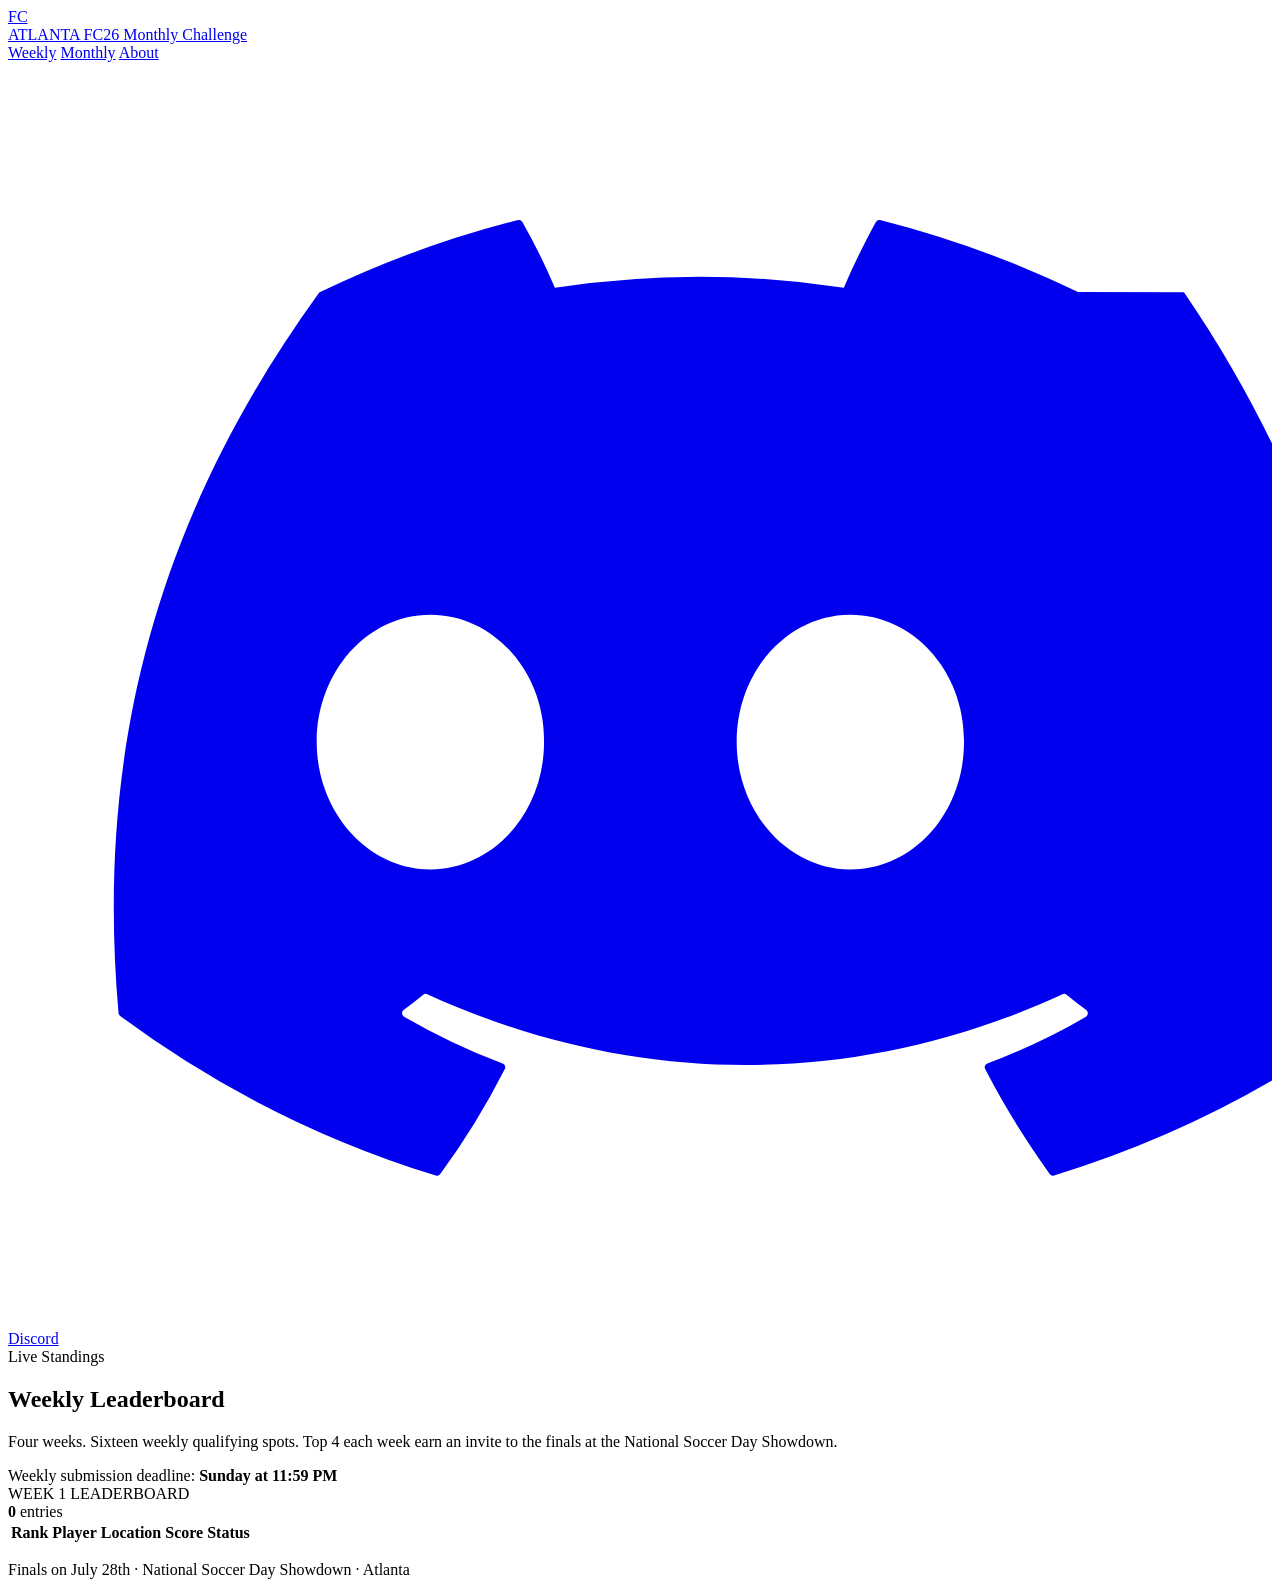
==== index.html @ 7f37be67 "Add files via upload" ====
<!doctype html>
<html lang="en">
  <head>
    <meta charset="utf-8" />
    <meta name="viewport" content="width=device-width, initial-scale=1" />
    <title>Atlanta FC26 Monthly Challenge — Weekly Leaderboard</title>
    <meta
      name="description"
      content="Live weekly leaderboard for the Atlanta FC26 Monthly Challenge. Top 4 each week qualify for the National Soccer Day Showdown on July 28th."
    />
    <link rel="stylesheet" href="css/styles.css" />
  </head>
  <body>
    <header class="site-header">
      <div class="header-inner">
        <a class="brand" href="index.html">
          <div class="brand-mark">FC</div>
          <div class="brand-text">
            <span class="city">ATLANTA</span>
            <span class="title">FC26 Monthly Challenge</span>
          </div>
        </a>
        <nav class="nav">
          <a href="index.html" class="active">Weekly</a>
          <a href="monthly.html">Monthly</a>
          <a href="about.html">About</a>
        </nav>
        <a
          class="discord-btn"
          href="https://discord.gg/SyYMguJQpy"
          target="_blank"
          rel="noopener"
        >
          <svg viewBox="0 0 24 24" fill="currentColor" aria-hidden="true">
            <path
              d="M20.317 4.369A19.79 19.79 0 0 0 16.558 3a.075.075 0 0 0-.079.037c-.21.375-.444.864-.608 1.249a18.27 18.27 0 0 0-5.487 0 12.51 12.51 0 0 0-.617-1.249A.077.077 0 0 0 9.687 3 19.74 19.74 0 0 0 5.928 4.369a.07.07 0 0 0-.032.027C2.533 9.046 1.704 13.58 2.099 18.058a.082.082 0 0 0 .031.056 19.9 19.9 0 0 0 5.993 3.03.077.077 0 0 0 .084-.028 14.09 14.09 0 0 0 1.226-1.994.075.075 0 0 0-.041-.104 13.1 13.1 0 0 1-1.872-.892.075.075 0 0 1-.008-.125c.126-.094.252-.192.372-.291a.075.075 0 0 1 .077-.01c3.927 1.793 8.18 1.793 12.061 0a.075.075 0 0 1 .078.009c.12.099.246.198.373.292a.075.075 0 0 1-.006.125c-.598.349-1.22.645-1.873.891a.075.075 0 0 0-.04.105c.36.698.772 1.362 1.225 1.993a.077.077 0 0 0 .084.028 19.84 19.84 0 0 0 6.002-3.03.077.077 0 0 0 .032-.054c.5-5.177-.838-9.674-3.549-13.66a.06.06 0 0 0-.031-.028zM8.02 15.331c-1.183 0-2.158-1.085-2.158-2.419 0-1.333.957-2.419 2.158-2.419 1.21 0 2.176 1.096 2.158 2.42 0 1.333-.957 2.418-2.158 2.418zm7.974 0c-1.183 0-2.158-1.085-2.158-2.419 0-1.333.957-2.419 2.158-2.419 1.21 0 2.176 1.096 2.158 2.42 0 1.333-.948 2.418-2.158 2.418z"
            />
          </svg>
          Discord
        </a>
      </div>
    </header>

    <main>
      <section class="hero">
        <span class="eyebrow">Live Standings</span>
        <h1 class="page-title">Weekly Leaderboard</h1>
        <p class="subtitle">
          Four weeks. Sixteen weekly qualifying spots. Top 4 each week earn an
          invite to the finals at the National Soccer Day Showdown.
        </p>
        <div class="deadline-banner">
          Weekly submission deadline:&nbsp;<strong id="deadline-label">Sunday at 11:59 PM</strong>
        </div>
      </section>

      <div id="week-tabs" class="week-tabs" role="tablist" aria-label="Select week"></div>

      <div class="board-container">
        <div class="board-meta">
          <div class="meta-label" id="meta-label">WEEK 1 LEADERBOARD</div>
          <div class="meta-stat" id="meta-stat"><strong>0</strong> entries</div>
        </div>

        <div class="table-wrap">
          <table class="leaderboard weekly" aria-live="polite">
            <thead>
              <tr>
                <th>Rank</th>
                <th>Player</th>
                <th class="col-location">Location</th>
                <th style="text-align: right">Score</th>
                <th>Status</th>
              </tr>
            </thead>
            <tbody id="board-body"></tbody>
          </table>
          <div id="board-state"></div>
        </div>
      </div>
    </main>

    <footer class="site-footer">
      <p>Finals on July 28th <span class="accent">·</span> National Soccer Day Showdown <span class="accent">·</span> Atlanta</p>
    </footer>

    <script src="js/config.js"></script>
    <script src="js/airtable.js"></script>
    <script src="js/weekly.js"></script>
  </body>
</html>
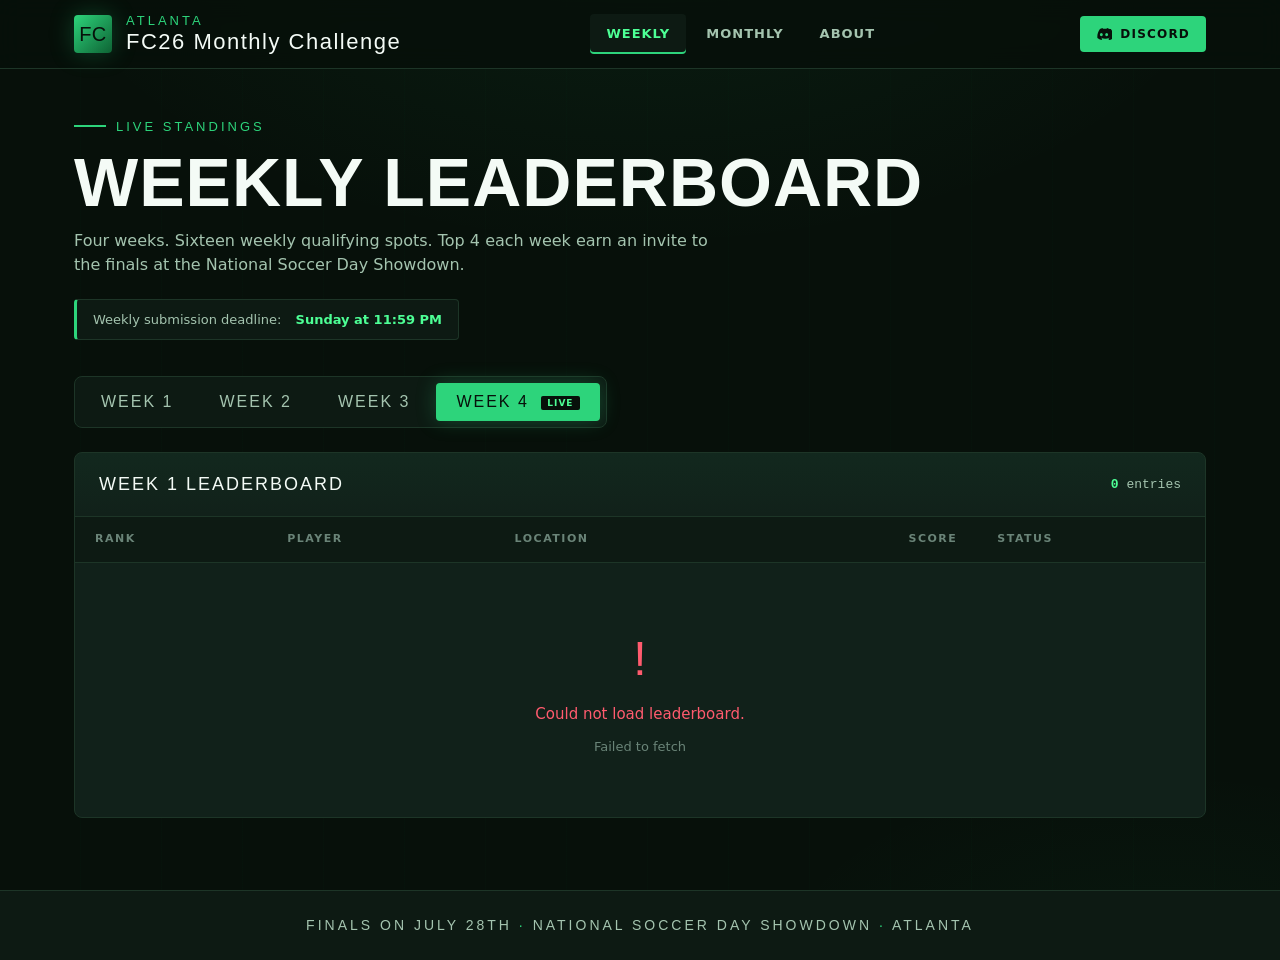
==== commit 3120f707: "table render fix" ====
--- a/index.html
+++ b/index.html
@@ -8,7 +8,803 @@
       name="description"
       content="Live weekly leaderboard for the Atlanta FC26 Monthly Challenge. Top 4 each week qualify for the National Soccer Day Showdown on July 28th."
     />
-    <link rel="stylesheet" href="css/styles.css" />
+    <style>
+/* ============================================================
+   ATLANTA FC26 MONTHLY CHALLENGE — Leaderboard Stylesheet
+   Aesthetic: Stadium broadcast / esports scoreboard
+   ============================================================ */
+
+@import url('https://fonts.googleapis.com/css2?family=Bebas+Neue&family=Manrope:wght@400;500;600;700;800&family=JetBrains+Mono:wght@500;700&display=swap');
+
+:root {
+  /* Palette */
+  --bg-base: #07100a;
+  --bg-elevated: #0d1a13;
+  --bg-card: #11211a;
+  --bg-row: #0f1c15;
+  --bg-row-alt: #122218;
+  --border: #1d3527;
+  --border-soft: #16291f;
+
+  --text-primary: #f4fbf6;
+  --text-secondary: #a4c4af;
+  --text-muted: #6a8478;
+  --text-dim: #4a5e54;
+
+  --accent: #2dd47b;       /* primary green */
+  --accent-bright: #4dff95;
+  --accent-dark: #0e6334;
+  --accent-glow: rgba(45, 212, 123, 0.25);
+
+  --gold: #ffc94a;
+  --gold-soft: rgba(255, 201, 74, 0.12);
+  --gold-border: rgba(255, 201, 74, 0.5);
+
+  --silver: #c8d4dc;
+  --silver-soft: rgba(200, 212, 220, 0.1);
+  --silver-border: rgba(200, 212, 220, 0.45);
+
+  --danger: #ff5b6e;
+
+  /* Type */
+  --font-display: 'Bebas Neue', 'Impact', sans-serif;
+  --font-body: 'Manrope', system-ui, -apple-system, sans-serif;
+  --font-mono: 'JetBrains Mono', 'SFMono-Regular', monospace;
+
+  /* Layout */
+  --max-w: 1180px;
+  --radius: 4px;
+  --radius-lg: 8px;
+}
+
+* { box-sizing: border-box; margin: 0; padding: 0; }
+
+html { scroll-behavior: smooth; }
+
+body {
+  min-height: 100vh;
+  background: var(--bg-base);
+  background-image:
+    radial-gradient(ellipse 80% 60% at 50% -10%, rgba(45, 212, 123, 0.08), transparent 60%),
+    radial-gradient(ellipse 60% 40% at 90% 100%, rgba(45, 212, 123, 0.04), transparent 50%);
+  color: var(--text-primary);
+  font-family: var(--font-body);
+  font-size: 15px;
+  line-height: 1.5;
+  -webkit-font-smoothing: antialiased;
+  display: flex;
+  flex-direction: column;
+}
+
+/* Subtle pitch-line texture overlay */
+body::before {
+  content: '';
+  position: fixed;
+  inset: 0;
+  pointer-events: none;
+  background-image:
+    repeating-linear-gradient(
+      90deg,
+      transparent 0,
+      transparent 80px,
+      rgba(45, 212, 123, 0.015) 80px,
+      rgba(45, 212, 123, 0.015) 81px
+    );
+  z-index: 0;
+}
+
+main, header, footer { position: relative; z-index: 1; }
+
+/* ============================================================
+   HEADER
+   ============================================================ */
+.site-header {
+  border-bottom: 1px solid var(--border);
+  background: rgba(7, 16, 10, 0.85);
+  backdrop-filter: blur(12px);
+  -webkit-backdrop-filter: blur(12px);
+  position: sticky;
+  top: 0;
+  z-index: 50;
+}
+
+.header-inner {
+  max-width: var(--max-w);
+  margin: 0 auto;
+  padding: 14px 24px;
+  display: flex;
+  align-items: center;
+  justify-content: space-between;
+  gap: 24px;
+  flex-wrap: wrap;
+}
+
+.brand {
+  display: flex;
+  align-items: center;
+  gap: 14px;
+  text-decoration: none;
+  color: var(--text-primary);
+}
+
+.brand-mark {
+  width: 38px;
+  height: 38px;
+  display: grid;
+  place-items: center;
+  background: linear-gradient(135deg, var(--accent) 0%, var(--accent-dark) 100%);
+  border-radius: var(--radius);
+  font-family: var(--font-display);
+  font-size: 20px;
+  letter-spacing: 0.5px;
+  color: var(--bg-base);
+  box-shadow: 0 0 24px var(--accent-glow);
+}
+
+.brand-text {
+  display: flex;
+  flex-direction: column;
+  line-height: 1;
+}
+
+.brand-text .city {
+  font-family: var(--font-display);
+  font-size: 13px;
+  letter-spacing: 3px;
+  color: var(--accent);
+}
+
+.brand-text .title {
+  font-family: var(--font-display);
+  font-size: 22px;
+  letter-spacing: 1.5px;
+  margin-top: 4px;
+}
+
+.nav {
+  display: flex;
+  align-items: center;
+  gap: 4px;
+}
+
+.nav a {
+  text-decoration: none;
+  color: var(--text-secondary);
+  font-weight: 600;
+  font-size: 13px;
+  letter-spacing: 1px;
+  text-transform: uppercase;
+  padding: 10px 16px;
+  border-radius: var(--radius);
+  transition: color 0.15s, background 0.15s;
+}
+
+.nav a:hover { color: var(--text-primary); background: var(--bg-elevated); }
+
+.nav a.active {
+  color: var(--accent-bright);
+  background: var(--bg-elevated);
+  box-shadow: inset 0 -2px 0 var(--accent);
+}
+
+.discord-btn {
+  display: inline-flex;
+  align-items: center;
+  gap: 8px;
+  background: var(--accent);
+  color: var(--bg-base);
+  padding: 9px 16px;
+  border-radius: var(--radius);
+  font-weight: 800;
+  font-size: 12px;
+  letter-spacing: 1.2px;
+  text-transform: uppercase;
+  text-decoration: none;
+  transition: transform 0.15s, box-shadow 0.15s, background 0.15s;
+}
+
+.discord-btn:hover {
+  background: var(--accent-bright);
+  transform: translateY(-1px);
+  box-shadow: 0 6px 24px var(--accent-glow);
+}
+
+.discord-btn svg { width: 16px; height: 16px; }
+
+/* ============================================================
+   MAIN / HERO
+   ============================================================ */
+main {
+  flex: 1;
+  max-width: var(--max-w);
+  width: 100%;
+  margin: 0 auto;
+  padding: 48px 24px 72px;
+}
+
+.hero {
+  margin-bottom: 36px;
+  display: flex;
+  flex-direction: column;
+  gap: 14px;
+}
+
+.eyebrow {
+  display: inline-flex;
+  align-items: center;
+  gap: 10px;
+  font-family: var(--font-display);
+  font-size: 13px;
+  letter-spacing: 3px;
+  color: var(--accent);
+  text-transform: uppercase;
+}
+
+.eyebrow::before {
+  content: '';
+  width: 32px;
+  height: 2px;
+  background: var(--accent);
+}
+
+h1.page-title {
+  font-family: var(--font-display);
+  font-size: clamp(40px, 6vw, 68px);
+  letter-spacing: 1px;
+  line-height: 0.95;
+  text-transform: uppercase;
+}
+
+.subtitle {
+  color: var(--text-secondary);
+  font-size: 16px;
+  max-width: 640px;
+}
+
+.deadline-banner {
+  margin-top: 8px;
+  display: inline-flex;
+  align-items: center;
+  gap: 10px;
+  padding: 10px 16px;
+  background: var(--bg-elevated);
+  border: 1px solid var(--border);
+  border-left: 3px solid var(--accent);
+  border-radius: var(--radius);
+  font-size: 13px;
+  color: var(--text-secondary);
+  align-self: flex-start;
+}
+
+.deadline-banner strong { color: var(--accent-bright); font-weight: 700; }
+
+/* ============================================================
+   WEEK TABS
+   ============================================================ */
+.week-tabs {
+  display: flex;
+  gap: 6px;
+  margin-bottom: 24px;
+  padding: 6px;
+  background: var(--bg-elevated);
+  border: 1px solid var(--border);
+  border-radius: var(--radius-lg);
+  width: fit-content;
+  flex-wrap: wrap;
+}
+
+.week-tab {
+  background: none;
+  border: none;
+  color: var(--text-secondary);
+  font-family: var(--font-display);
+  font-size: 16px;
+  letter-spacing: 2px;
+  padding: 10px 20px;
+  border-radius: var(--radius);
+  cursor: pointer;
+  transition: all 0.15s;
+  text-transform: uppercase;
+  position: relative;
+}
+
+.week-tab:hover { color: var(--text-primary); background: var(--bg-card); }
+
+.week-tab.active {
+  color: var(--bg-base);
+  background: var(--accent);
+  box-shadow: 0 0 20px var(--accent-glow);
+}
+
+.week-tab .current-flag {
+  display: inline-block;
+  background: var(--accent-bright);
+  color: var(--bg-base);
+  font-family: var(--font-body);
+  font-size: 9px;
+  font-weight: 800;
+  letter-spacing: 1px;
+  padding: 2px 6px;
+  border-radius: 2px;
+  margin-left: 6px;
+  vertical-align: middle;
+}
+
+.week-tab.active .current-flag {
+  background: var(--bg-base);
+  color: var(--accent-bright);
+}
+
+/* ============================================================
+   LEADERBOARD TABLE
+   ============================================================ */
+.board-container {
+  background: var(--bg-card);
+  border: 1px solid var(--border);
+  border-radius: var(--radius-lg);
+  overflow: hidden;
+}
+
+.board-meta {
+  display: flex;
+  justify-content: space-between;
+  align-items: center;
+  padding: 18px 24px;
+  border-bottom: 1px solid var(--border);
+  background: linear-gradient(180deg, rgba(45, 212, 123, 0.04), transparent);
+  flex-wrap: wrap;
+  gap: 12px;
+}
+
+.board-meta .meta-label {
+  font-family: var(--font-display);
+  font-size: 18px;
+  letter-spacing: 2px;
+  color: var(--text-primary);
+}
+
+.board-meta .meta-stat {
+  font-family: var(--font-mono);
+  font-size: 13px;
+  color: var(--text-secondary);
+}
+
+.board-meta .meta-stat strong { color: var(--accent-bright); font-weight: 700; }
+
+.table-wrap { overflow-x: auto; }
+
+table.leaderboard {
+  width: 100%;
+  border-collapse: collapse;
+  min-width: 480px;
+}
+
+.leaderboard thead th {
+  text-align: left;
+  font-family: var(--font-body);
+  font-size: 11px;
+  font-weight: 700;
+  letter-spacing: 1.5px;
+  text-transform: uppercase;
+  color: var(--text-muted);
+  padding: 14px 20px;
+  border-bottom: 1px solid var(--border);
+  background: var(--bg-elevated);
+}
+
+.leaderboard tbody td {
+  padding: 16px 20px;
+  border-bottom: 1px solid var(--border-soft);
+  vertical-align: middle;
+}
+
+.leaderboard tbody tr:last-child td { border-bottom: none; }
+
+.leaderboard tbody tr {
+  transition: background 0.12s;
+}
+
+.leaderboard tbody tr:hover { background: var(--bg-row-alt); }
+
+/* Rank cell */
+.rank {
+  font-family: var(--font-display);
+  font-size: 22px;
+  letter-spacing: 1px;
+  color: var(--text-muted);
+  width: 60px;
+}
+
+.player {
+  font-weight: 700;
+  font-size: 15px;
+  color: var(--text-primary);
+}
+
+.location {
+  color: var(--text-secondary);
+  font-size: 13px;
+}
+
+.score {
+  font-family: var(--font-mono);
+  font-weight: 700;
+  font-size: 16px;
+  color: var(--accent-bright);
+  text-align: right;
+}
+
+.week-cell {
+  font-family: var(--font-mono);
+  font-size: 12px;
+  color: var(--text-secondary);
+  letter-spacing: 1px;
+}
+
+/* Top 4 weekly qualifier row — gold */
+tr.qualifier-weekly {
+  background: linear-gradient(90deg, var(--gold-soft), transparent 80%);
+}
+tr.qualifier-weekly td:first-child {
+  box-shadow: inset 3px 0 0 var(--gold);
+}
+tr.qualifier-weekly .rank { color: var(--gold); }
+tr.qualifier-weekly:hover { background: linear-gradient(90deg, rgba(255, 201, 74, 0.18), transparent 80%); }
+
+/* Top 16 monthly qualifier row — silver */
+tr.qualifier-monthly {
+  background: linear-gradient(90deg, var(--silver-soft), transparent 80%);
+}
+tr.qualifier-monthly td:first-child {
+  box-shadow: inset 3px 0 0 var(--silver);
+}
+tr.qualifier-monthly .rank { color: var(--silver); }
+
+/* Already qualified row — grayed out */
+tr.already-qualified td {
+  color: var(--text-dim);
+  opacity: 0.72;
+}
+tr.already-qualified .score { color: var(--text-dim); }
+tr.already-qualified .player { color: var(--text-muted); }
+
+/* Status badges */
+.badge {
+  display: inline-flex;
+  align-items: center;
+  gap: 6px;
+  font-family: var(--font-body);
+  font-size: 10px;
+  font-weight: 800;
+  letter-spacing: 1.2px;
+  text-transform: uppercase;
+  padding: 5px 10px;
+  border-radius: 3px;
+  border: 1px solid;
+  white-space: nowrap;
+}
+
+.badge-gold {
+  color: var(--gold);
+  background: var(--gold-soft);
+  border-color: var(--gold-border);
+}
+
+.badge-silver {
+  color: var(--silver);
+  background: var(--silver-soft);
+  border-color: var(--silver-border);
+}
+
+.badge-muted {
+  color: var(--text-muted);
+  background: var(--bg-elevated);
+  border-color: var(--border);
+}
+
+.badge-dim {
+  color: var(--text-dim);
+  background: rgba(74, 94, 84, 0.12);
+  border-color: rgba(74, 94, 84, 0.4);
+}
+
+.badge::before {
+  content: '';
+  width: 6px;
+  height: 6px;
+  border-radius: 50%;
+  background: currentColor;
+}
+
+/* ============================================================
+   EMPTY / LOADING STATES
+   ============================================================ */
+.loading-state, .empty-state, .error-state {
+  padding: 60px 24px;
+  text-align: center;
+  color: var(--text-muted);
+}
+
+.loading-state .spinner {
+  width: 42px;
+  height: 42px;
+  margin: 0 auto 16px;
+  border: 3px solid var(--border);
+  border-top-color: var(--accent);
+  border-radius: 50%;
+  animation: spin 0.8s linear infinite;
+}
+
+@keyframes spin { to { transform: rotate(360deg); } }
+
+.loading-state .label {
+  font-family: var(--font-display);
+  font-size: 14px;
+  letter-spacing: 3px;
+  color: var(--text-secondary);
+}
+
+.empty-state .icon, .error-state .icon {
+  font-family: var(--font-display);
+  font-size: 48px;
+  color: var(--text-dim);
+  margin-bottom: 8px;
+}
+
+.error-state { color: var(--danger); }
+.error-state .icon { color: var(--danger); }
+.error-state .help {
+  margin-top: 12px;
+  color: var(--text-muted);
+  font-size: 13px;
+}
+
+/* ============================================================
+   ABOUT PAGE
+   ============================================================ */
+.about-grid {
+  display: grid;
+  grid-template-columns: 1fr;
+  gap: 24px;
+  margin-top: 32px;
+}
+
+@media (min-width: 800px) {
+  .about-grid { grid-template-columns: 1.4fr 1fr; }
+}
+
+.about-card {
+  background: var(--bg-card);
+  border: 1px solid var(--border);
+  border-radius: var(--radius-lg);
+  padding: 28px;
+}
+
+.about-card h2 {
+  font-family: var(--font-display);
+  font-size: 26px;
+  letter-spacing: 2px;
+  margin-bottom: 18px;
+  text-transform: uppercase;
+}
+
+.about-card h2 .accent { color: var(--accent); }
+
+.about-card p { margin-bottom: 14px; color: var(--text-secondary); line-height: 1.65; }
+
+.about-card ul { list-style: none; }
+.about-card li {
+  padding: 12px 0;
+  border-bottom: 1px solid var(--border-soft);
+  color: var(--text-secondary);
+  display: flex;
+  gap: 12px;
+}
+.about-card li:last-child { border-bottom: none; }
+.about-card li::before {
+  content: '▸';
+  color: var(--accent);
+  font-weight: 700;
+}
+
+.finals-card {
+  background: linear-gradient(135deg, var(--bg-card) 0%, var(--bg-elevated) 100%);
+  border: 1px solid var(--accent-dark);
+  position: relative;
+  overflow: hidden;
+}
+
+.finals-card::after {
+  content: '';
+  position: absolute;
+  top: -40px;
+  right: -40px;
+  width: 180px;
+  height: 180px;
+  background: radial-gradient(circle, var(--accent-glow), transparent 70%);
+  pointer-events: none;
+}
+
+.finals-card .date {
+  font-family: var(--font-display);
+  font-size: 64px;
+  letter-spacing: 2px;
+  line-height: 0.9;
+  color: var(--accent-bright);
+}
+
+.finals-card .date-sub {
+  font-family: var(--font-display);
+  font-size: 18px;
+  letter-spacing: 3px;
+  color: var(--text-secondary);
+  margin-top: 6px;
+}
+
+.finals-card .label {
+  margin-top: 18px;
+  color: var(--text-primary);
+  font-weight: 700;
+  font-size: 17px;
+}
+
+.finals-card .location {
+  margin-top: 4px;
+  color: var(--text-secondary);
+  font-size: 14px;
+}
+
+.scoring-steps {
+  counter-reset: step;
+  list-style: none;
+}
+.scoring-steps li {
+  display: flex;
+  gap: 14px;
+  padding: 14px 0;
+  border-bottom: 1px solid var(--border-soft);
+  counter-increment: step;
+  align-items: flex-start;
+}
+.scoring-steps li::before {
+  content: counter(step, decimal-leading-zero);
+  font-family: var(--font-mono);
+  font-weight: 700;
+  font-size: 13px;
+  color: var(--accent);
+  background: var(--bg-elevated);
+  border: 1px solid var(--border);
+  padding: 4px 8px;
+  border-radius: 3px;
+  flex-shrink: 0;
+}
+.scoring-steps li:last-child { border-bottom: none; }
+
+/* ============================================================
+   PROGRESS / TALLY (Monthly page)
+   ============================================================ */
+.tally-bar {
+  margin-bottom: 24px;
+  padding: 20px 24px;
+  background: var(--bg-card);
+  border: 1px solid var(--border);
+  border-radius: var(--radius-lg);
+  display: flex;
+  flex-direction: column;
+  gap: 12px;
+}
+
+.tally-header {
+  display: flex;
+  justify-content: space-between;
+  align-items: baseline;
+  flex-wrap: wrap;
+  gap: 8px;
+}
+
+.tally-label {
+  font-family: var(--font-display);
+  font-size: 16px;
+  letter-spacing: 2px;
+  color: var(--text-secondary);
+  text-transform: uppercase;
+}
+
+.tally-count {
+  font-family: var(--font-display);
+  font-size: 30px;
+  letter-spacing: 2px;
+}
+
+.tally-count .filled { color: var(--accent-bright); }
+.tally-count .total { color: var(--text-muted); }
+
+.tally-track {
+  height: 6px;
+  background: var(--bg-elevated);
+  border-radius: 999px;
+  overflow: hidden;
+  position: relative;
+}
+
+.tally-fill {
+  height: 100%;
+  background: linear-gradient(90deg, var(--gold), var(--accent-bright));
+  border-radius: 999px;
+  transition: width 0.6s cubic-bezier(0.2, 0.8, 0.2, 1);
+  box-shadow: 0 0 12px var(--accent-glow);
+}
+
+.tally-breakdown {
+  display: flex;
+  gap: 18px;
+  flex-wrap: wrap;
+  font-size: 12px;
+  color: var(--text-muted);
+}
+
+.tally-breakdown span strong { color: var(--text-primary); font-weight: 700; }
+
+/* ============================================================
+   FOOTER
+   ============================================================ */
+.site-footer {
+  border-top: 1px solid var(--border);
+  background: var(--bg-elevated);
+  padding: 24px;
+  text-align: center;
+  position: relative;
+  z-index: 1;
+}
+
+.site-footer p {
+  font-family: var(--font-display);
+  font-size: 14px;
+  letter-spacing: 3px;
+  color: var(--text-secondary);
+  text-transform: uppercase;
+}
+
+.site-footer p .accent { color: var(--accent); }
+
+/* ============================================================
+   RESPONSIVE
+   ============================================================ */
+@media (max-width: 700px) {
+  .header-inner { padding: 12px 16px; }
+  .brand-text .title { font-size: 18px; }
+  .brand-text .city { font-size: 11px; letter-spacing: 2px; }
+  .nav { order: 3; width: 100%; justify-content: center; }
+  .nav a { padding: 8px 10px; font-size: 11px; }
+  main { padding: 32px 16px 56px; }
+  .leaderboard thead th, .leaderboard tbody td { padding: 12px 14px; }
+  .rank { font-size: 18px; width: 44px; }
+  .player { font-size: 14px; }
+  .score { font-size: 14px; }
+  .location { font-size: 12px; }
+  .deadline-banner { font-size: 12px; }
+}
+
+/* Compact down further for narrow phones — switch table to card-like rows */
+@media (max-width: 560px) {
+  table.leaderboard { min-width: 0; width: 100%; }
+  .leaderboard th.col-location, .leaderboard td.location { display: none; }
+  .leaderboard thead th { font-size: 10px; letter-spacing: 1px; padding: 10px 8px; }
+  .leaderboard tbody td { padding: 12px 8px; }
+  .rank { width: 36px; font-size: 16px; padding-left: 14px !important; }
+  .player { font-size: 14px; }
+  .score { font-size: 14px; white-space: nowrap; padding-right: 14px !important; }
+  /* Weekly page: hide the redundant Status column — gold border already
+     conveys qualifier status, and "Pending" adds no value on a phone. */
+  .leaderboard.weekly th:last-child, .leaderboard.weekly td:last-child { display: none; }
+  /* Monthly page: keep status but compact it. */
+  .leaderboard.monthly .badge { font-size: 8px; padding: 3px 5px; letter-spacing: 0.4px; }
+  .leaderboard.monthly .badge::before { display: none; }
+  .leaderboard.monthly .week-cell { font-size: 10px; letter-spacing: 0.5px; }
+  .leaderboard.monthly th:nth-child(4), .leaderboard.monthly td.week-cell { display: none; }
+}
+
+    </style>
   </head>
   <body>
     <header class="site-header">
@@ -84,8 +880,241 @@
       <p>Finals on July 28th <span class="accent">·</span> National Soccer Day Showdown <span class="accent">·</span> Atlanta</p>
     </footer>
 
-    <script src="js/config.js"></script>
-    <script src="js/airtable.js"></script>
-    <script src="js/weekly.js"></script>
+    <script src="config.js"></script>
+    <script>
+/* ============================================================
+   FC26 LEADERBOARD — Airtable client
+   ============================================================
+   A tiny vanilla wrapper around the Airtable REST API.
+   Handles pagination so all records come back, even past 100.
+   ============================================================ */
+
+(function () {
+  const CFG = window.FC26_CONFIG;
+
+  function configIsReady() {
+    return (
+      CFG &&
+      CFG.AIRTABLE_TOKEN &&
+      CFG.AIRTABLE_BASE_ID &&
+      CFG.AIRTABLE_TOKEN.indexOf('PASTE_YOUR') === -1 &&
+      CFG.AIRTABLE_BASE_ID.indexOf('PASTE_YOUR') === -1
+    );
+  }
+
+  async function fetchAllScores() {
+    if (!configIsReady()) {
+      throw new Error(
+        'Airtable credentials missing. Open js/config.js and paste your token + base ID.'
+      );
+    }
+
+    const endpoint = `https://api.airtable.com/v0/${CFG.AIRTABLE_BASE_ID}/${encodeURIComponent(
+      CFG.AIRTABLE_TABLE_NAME
+    )}`;
+
+    let records = [];
+    let offset;
+
+    do {
+      const url = new URL(endpoint);
+      url.searchParams.set('pageSize', '100');
+      if (offset) url.searchParams.set('offset', offset);
+
+      const res = await fetch(url.toString(), {
+        headers: { Authorization: `Bearer ${CFG.AIRTABLE_TOKEN}` },
+      });
+
+      if (!res.ok) {
+        const body = await res.text().catch(() => '');
+        throw new Error(
+          `Airtable request failed (${res.status}). ${body.slice(0, 200)}`
+        );
+      }
+
+      const data = await res.json();
+      records = records.concat(data.records || []);
+      offset = data.offset;
+    } while (offset);
+
+    // Normalize into a friendlier shape for the UI code.
+    return records
+      .map((r) => ({
+        id: r.id,
+        playerName: (r.fields['Player Name'] || '').trim(),
+        score: typeof r.fields['Score'] === 'number' ? r.fields['Score'] : 0,
+        week: r.fields['Week Number'] || '',
+        location: (r.fields['Location'] || '').trim(),
+        weeklyQualifier: !!r.fields['Weekly Qualifier'],
+      }))
+      // Drop any rows without a player name — these are likely empty/in-progress.
+      .filter((r) => r.playerName.length > 0);
+  }
+
+  // Figure out which week is "current" based on today's date and the
+  // WEEK_DATES map in config.js. The current week is the latest week whose
+  // start date is <= today. Falls back to Week 1.
+  function currentWeek() {
+    const now = new Date();
+    const weeks = Object.entries(CFG.WEEK_DATES)
+      .map(([name, dateStr]) => ({ name, date: new Date(dateStr + 'T00:00:00') }))
+      .sort((a, b) => a.date - b.date);
+
+    let active = weeks[0].name;
+    for (const w of weeks) {
+      if (w.date <= now) active = w.name;
+    }
+    return active;
+  }
+
+  // Expose
+  window.FC26_API = { fetchAllScores, currentWeek, configIsReady };
+})();
+
+    </script>
+    <script>
+/* ============================================================
+   FC26 LEADERBOARD — Weekly page logic
+   ============================================================ */
+
+(function () {
+  const CFG = window.FC26_CONFIG;
+  const API = window.FC26_API;
+
+  const WEEKS = ['Week 1', 'Week 2', 'Week 3', 'Week 4'];
+  const QUALIFIER_COUNT = CFG.WEEKLY_QUALIFIER_COUNT;
+
+  const elTabs = document.getElementById('week-tabs');
+  const elBody = document.getElementById('board-body');
+  const elState = document.getElementById('board-state');
+  const elMetaLabel = document.getElementById('meta-label');
+  const elMetaStat = document.getElementById('meta-stat');
+  const elDeadline = document.getElementById('deadline-label');
+
+  let allRecords = [];
+  let activeWeek = API.currentWeek();
+
+  function showState(html) {
+    elBody.innerHTML = '';
+    elState.innerHTML = html;
+    elState.style.display = 'block';
+  }
+
+  function hideState() {
+    elState.style.display = 'none';
+    elState.innerHTML = '';
+  }
+
+  function renderTabs() {
+    elTabs.innerHTML = '';
+    const current = API.currentWeek();
+    WEEKS.forEach((w) => {
+      const btn = document.createElement('button');
+      btn.className = 'week-tab' + (w === activeWeek ? ' active' : '');
+      btn.type = 'button';
+      btn.innerHTML =
+        w.toUpperCase() +
+        (w === current ? ' <span class="current-flag">LIVE</span>' : '');
+      btn.addEventListener('click', () => {
+        activeWeek = w;
+        renderTabs();
+        renderBoard();
+      });
+      elTabs.appendChild(btn);
+    });
+  }
+
+  function renderBoard() {
+    const rows = allRecords
+      .filter((r) => r.week === activeWeek)
+      .sort((a, b) => b.score - a.score);
+
+    elMetaLabel.textContent = activeWeek.toUpperCase() + ' LEADERBOARD';
+    elMetaStat.innerHTML = rows.length
+      ? `<strong>${rows.length}</strong> ${rows.length === 1 ? 'entry' : 'entries'}`
+      : '<strong>0</strong> entries';
+
+    if (!rows.length) {
+      showState(
+        '<div class="empty-state"><div class="icon">—</div>' +
+          '<div>No scores yet for ' +
+          activeWeek +
+          '.</div></div>'
+      );
+      return;
+    }
+
+    hideState();
+    elBody.innerHTML = '';
+
+    rows.forEach((r, i) => {
+      const rank = i + 1;
+      const isQualifier = rank <= QUALIFIER_COUNT;
+      const tr = document.createElement('tr');
+      if (isQualifier) tr.classList.add('qualifier-weekly');
+
+      tr.innerHTML = `
+        <td class="rank">${pad(rank)}</td>
+        <td>
+          <div class="player">${escapeHtml(r.playerName)}</div>
+        </td>
+        <td class="location col-location">${escapeHtml(r.location) || '—'}</td>
+        <td class="score">${formatNumber(r.score)}</td>
+        <td>
+          ${
+            isQualifier
+              ? '<span class="badge badge-gold">Qualifier</span>'
+              : '<span class="badge badge-muted">Pending</span>'
+          }
+        </td>
+      `;
+      elBody.appendChild(tr);
+    });
+  }
+
+  function pad(n) { return n < 10 ? '0' + n : '' + n; }
+
+  function formatNumber(n) {
+    if (typeof n !== 'number') return '0';
+    return n.toLocaleString('en-US');
+  }
+
+  function escapeHtml(s) {
+    return String(s || '')
+      .replace(/&/g, '&amp;')
+      .replace(/</g, '&lt;')
+      .replace(/>/g, '&gt;')
+      .replace(/"/g, '&quot;')
+      .replace(/'/g, '&#39;');
+  }
+
+  async function init() {
+    elDeadline.textContent = CFG.WEEKLY_DEADLINE_LABEL;
+    renderTabs();
+
+    showState(
+      '<div class="loading-state"><div class="spinner"></div>' +
+        '<div class="label">Loading scores…</div></div>'
+    );
+
+    try {
+      allRecords = await API.fetchAllScores();
+      renderBoard();
+    } catch (err) {
+      console.error(err);
+      showState(
+        '<div class="error-state"><div class="icon">!</div>' +
+          '<div>Could not load leaderboard.</div>' +
+          '<div class="help">' +
+          escapeHtml(err.message) +
+          '</div></div>'
+      );
+    }
+  }
+
+  document.addEventListener('DOMContentLoaded', init);
+})();
+
+    </script>
   </body>
 </html>
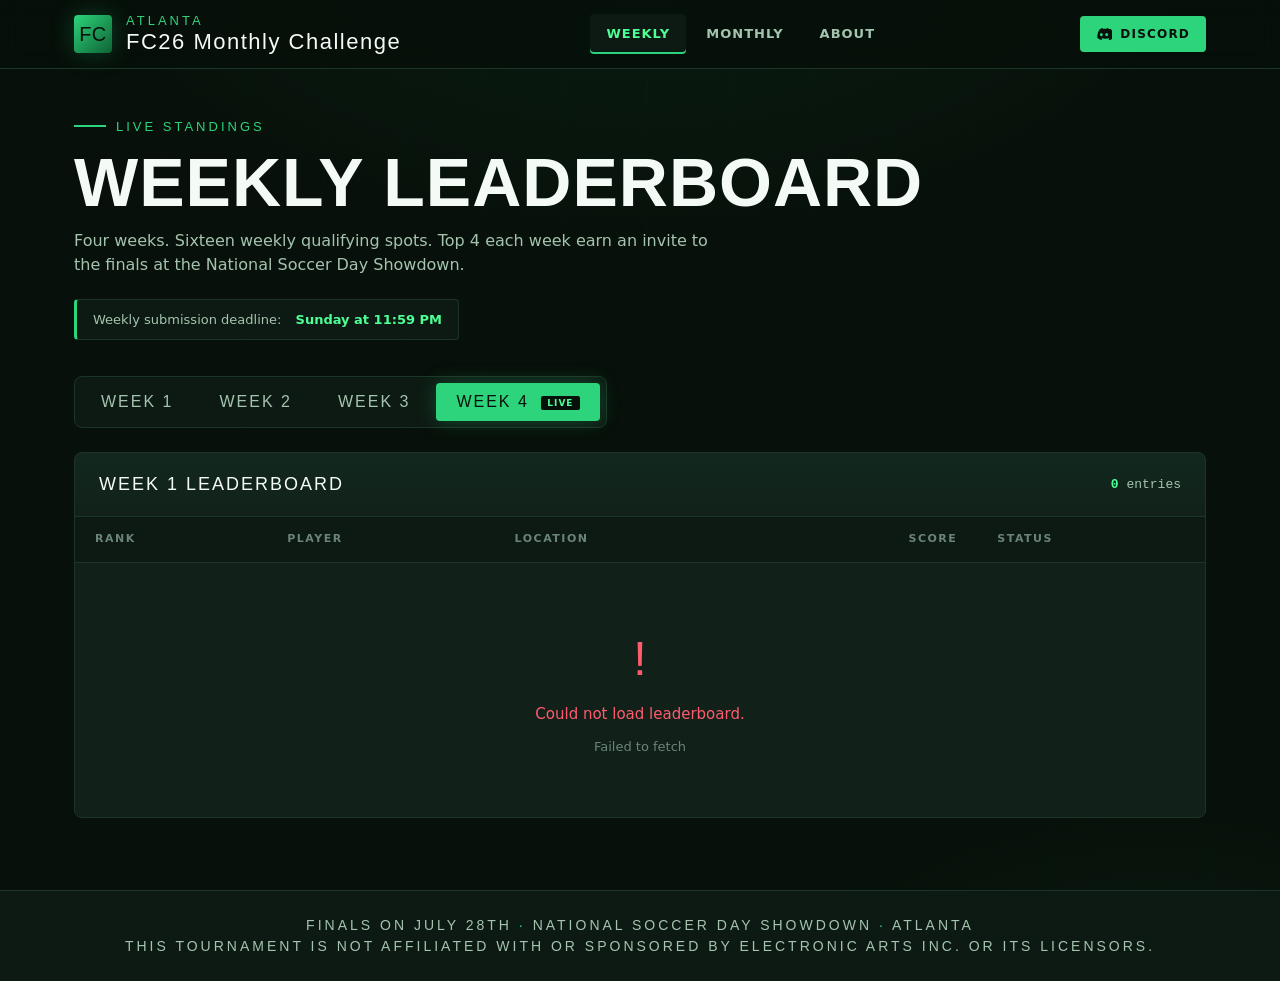
==== commit 3c74850b: "Update index.html" ====
--- a/index.html
+++ b/index.html
@@ -878,6 +878,7 @@
 
     <footer class="site-footer">
       <p>Finals on July 28th <span class="accent">·</span> National Soccer Day Showdown <span class="accent">·</span> Atlanta</p>
+      <p>This tournament is not affiliated with or sponsored by Electronic Arts Inc. or its licensors.</p>
     </footer>
 
     <script src="config.js"></script>
